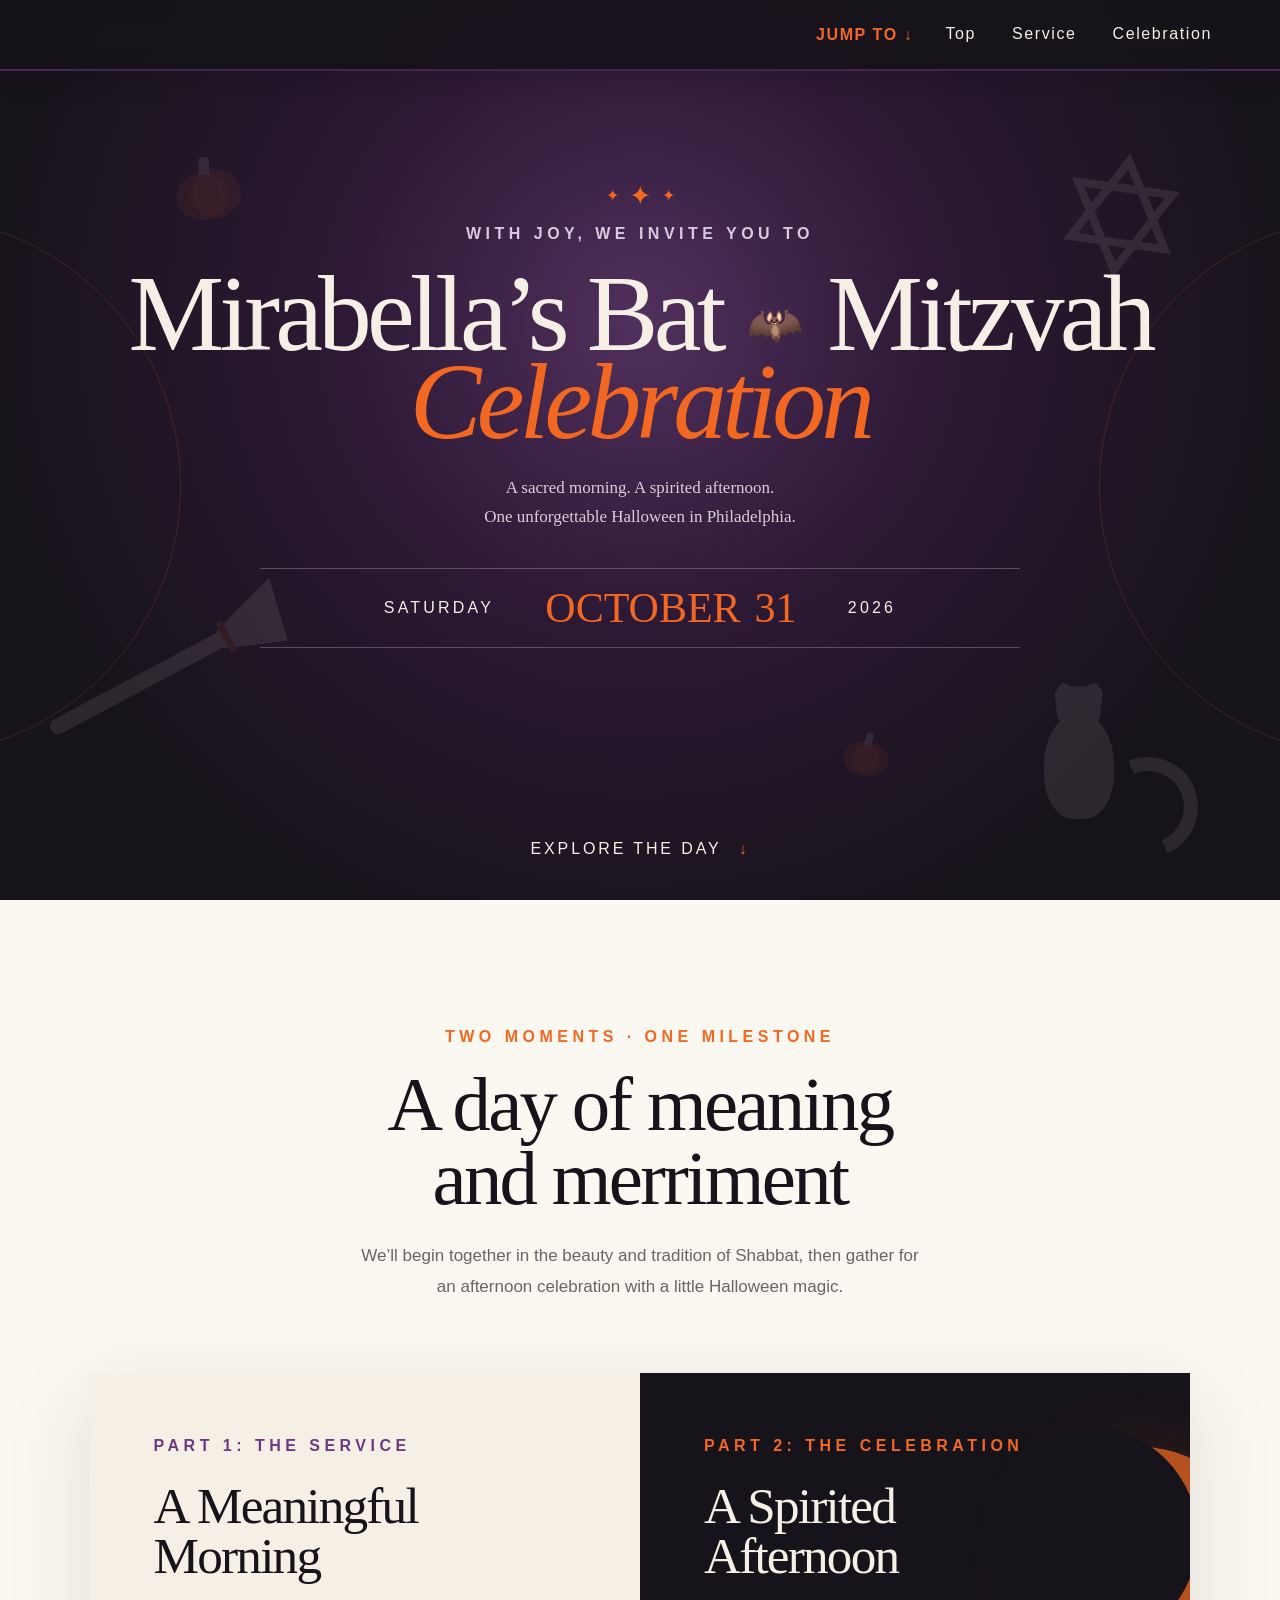
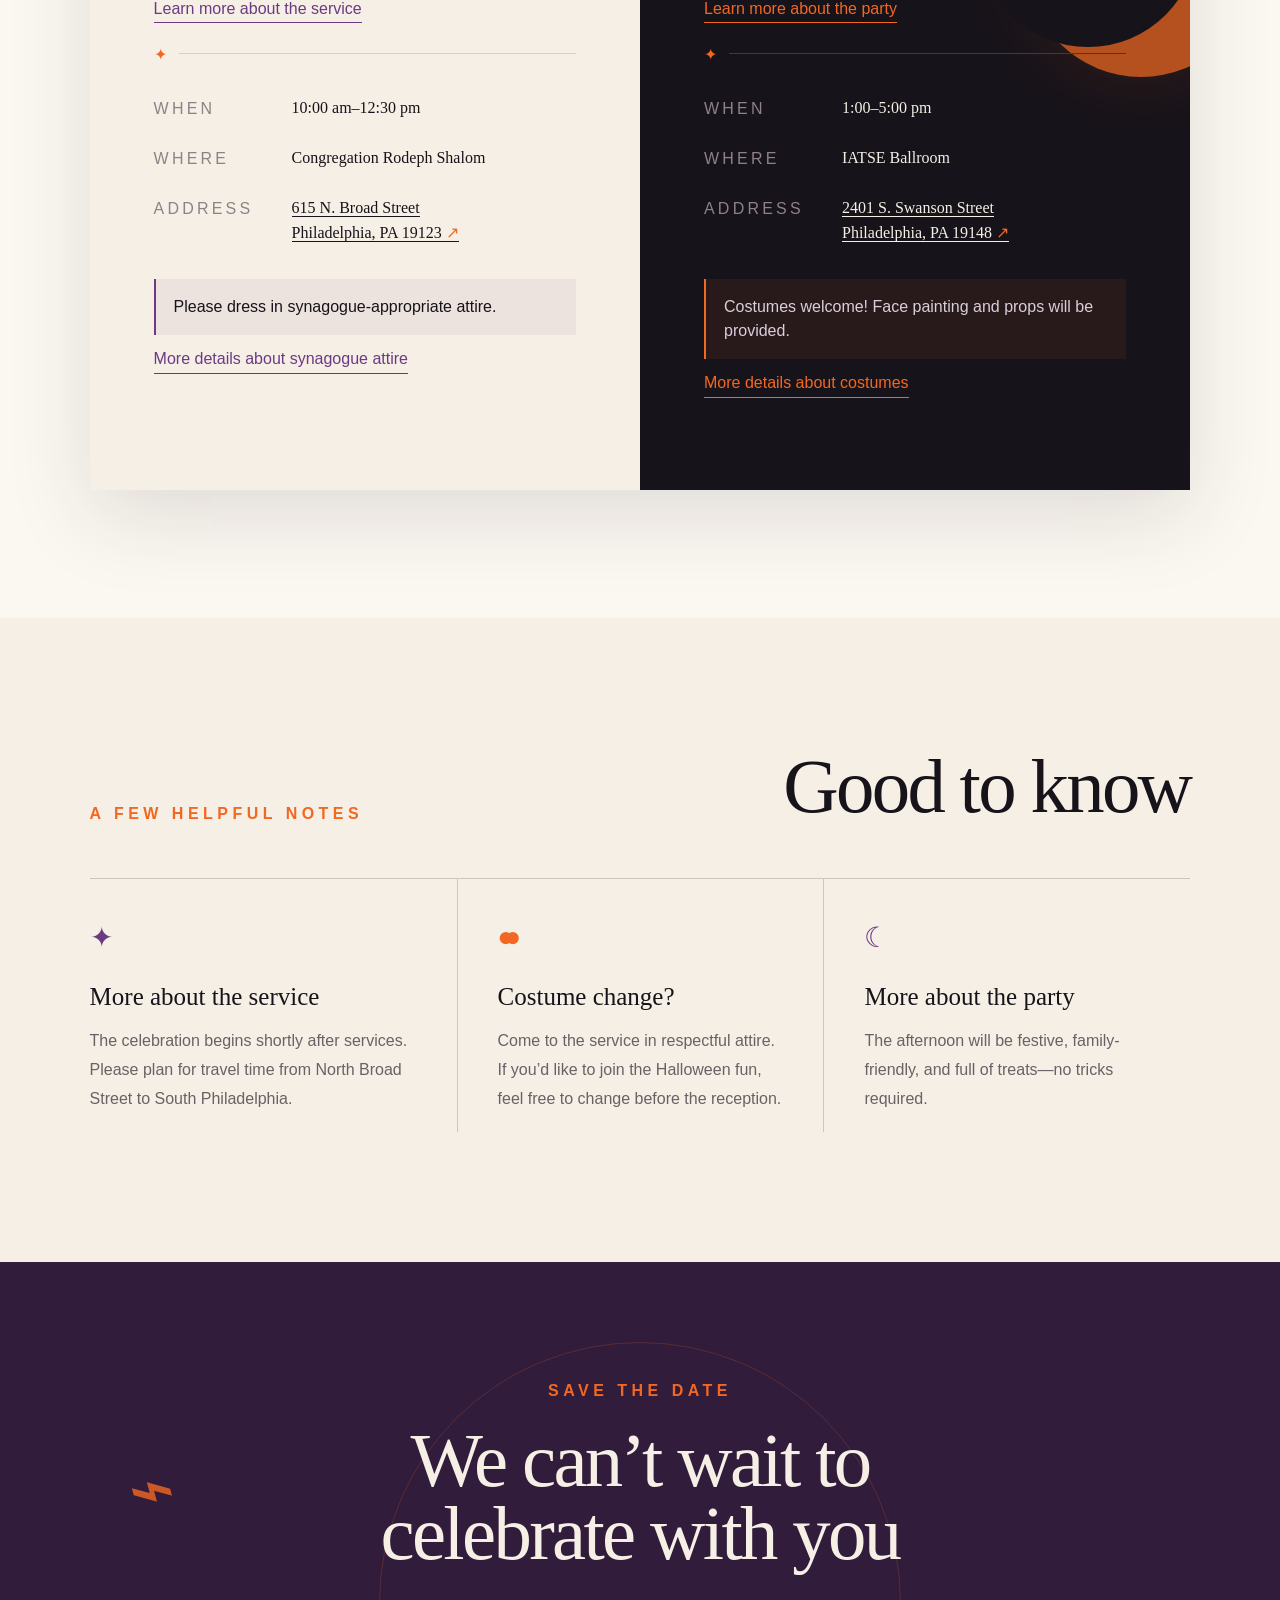
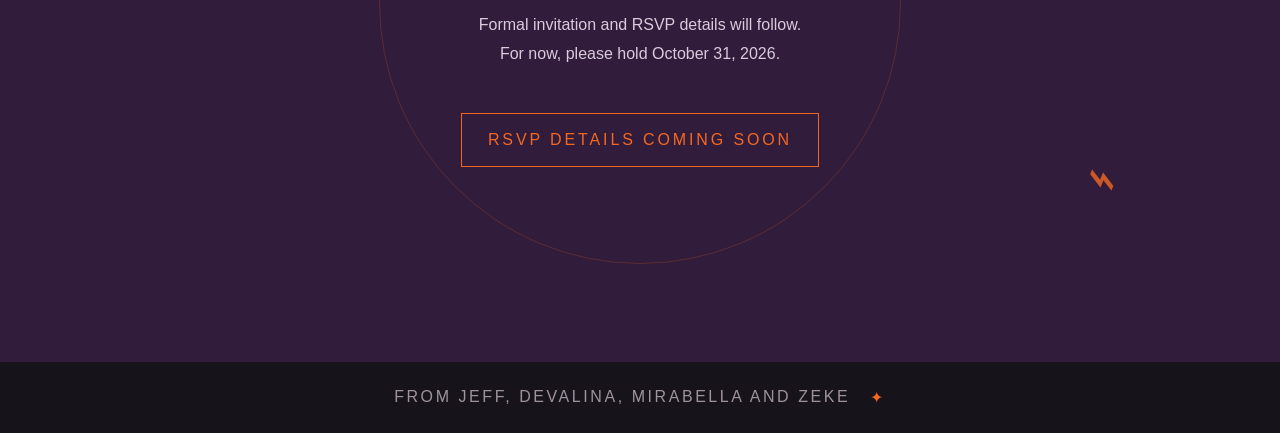
==== index.html @ 4a0dd12b "Add bat to hero title" ====
<!doctype html>
<html lang="en">
  <head>
    <meta charset="utf-8">
    <meta name="viewport" content="width=device-width, initial-scale=1">
    <meta name="description" content="Please join us in Philadelphia for a meaningful morning and a spirited Halloween celebration.">
    <title>Mirabella's Bat Mitzvah Celebration | October 31, 2026</title>
    <link rel="stylesheet" href="styles.css">
  </head>
  <body>
    <main>
      <section class="hero" id="home">
        <nav class="nav" aria-label="Main navigation">
          <div class="navLinks">
            <a href="#home">Top</a>
            <a href="#service">Service</a>
            <a href="#celebration">Celebration</a>
          </div>
        </nav>

        <div class="backgroundSymbols" aria-hidden="true">
          <span class="broom"><i></i></span>
          <span class="cat"><i></i></span>
          <span class="magenDavid">✡</span>
          <span class="heroPumpkin pumpkinOne"><i></i></span>
          <span class="heroPumpkin pumpkinTwo"><i></i></span>
        </div>

        <div class="heroOrnament" aria-hidden="true">
          <span>✦</span><span>✦</span><span>✦</span>
        </div>
        <p class="eyebrow">WITH JOY, WE INVITE YOU TO</p>
        <h1>Mirabella’s Bat <span class="titleBat" aria-hidden="true">🦇</span> Mitzvah<em>Celebration</em></h1>
        <p class="heroIntro">
          A sacred morning. A spirited afternoon.<br>
          One unforgettable Halloween in Philadelphia.
        </p>
        <div class="dateLockup" aria-label="Saturday, October 31, 2026">
          <span>SATURDAY</span>
          <span class="dateMain"><span>OCTOBER</span><strong>31</strong></span>
          <span>2026</span>
        </div>
        <a class="scrollCue" href="#day">Explore the day <span aria-hidden="true">↓</span></a>
      </section>

      <section class="day" id="day">
        <div class="sectionIntro">
          <p class="kicker">TWO MOMENTS · ONE MILESTONE</p>
          <h2>A day of meaning<br>and merriment</h2>
          <p>
            We’ll begin together in the beauty and tradition of Shabbat, then
            gather for an afternoon celebration with a little Halloween magic.
          </p>
        </div>

        <div class="eventCards">
          <article class="eventCard ceremony" id="service">
            <div class="cardMeta">
              <p class="cardLabel">PART 1: THE SERVICE</p>
            </div>
            <h3>A Meaningful<br>Morning</h3>
            <a class="infoLink headingInfoLink" href="#service-details" aria-haspopup="dialog">Learn more about the service</a>
            <div class="divider"><span>✦</span></div>
            <dl>
              <div><dt>WHEN</dt><dd>10:00 am–12:30 pm</dd></div>
              <div><dt>WHERE</dt><dd>Congregation Rodeph Shalom</dd></div>
              <div><dt>ADDRESS</dt><dd><a class="addressLink" href="https://www.google.com/maps/search/?api=1&amp;query=Congregation+Rodeph+Shalom+615+N+Broad+St+Philadelphia+PA+19123" target="_blank" rel="noreferrer">615 N. Broad Street<br>Philadelphia, PA 19123 <span aria-hidden="true">↗</span></a></dd></div>
            </dl>
            <p class="attire">Please dress in synagogue-appropriate attire.</p>
            <a class="infoLink detailInfoLink" href="#attire-details" aria-haspopup="dialog">More details about synagogue attire</a>
          </article>

          <article class="eventCard party" id="celebration">
            <div class="moon" aria-hidden="true"></div>
            <div class="cardMeta">
              <p class="cardLabel">PART 2: THE CELEBRATION</p>
            </div>
            <h3>A Spirited<br>Afternoon</h3>
            <a class="infoLink headingInfoLink" href="#party-details" aria-haspopup="dialog">Learn more about the party</a>
            <div class="divider"><span>✦</span></div>
            <dl>
              <div><dt>WHEN</dt><dd>1:00–5:00 pm</dd></div>
              <div><dt>WHERE</dt><dd>IATSE Ballroom</dd></div>
              <div><dt>ADDRESS</dt><dd><a class="addressLink" href="https://www.google.com/maps/search/?api=1&amp;query=IATSE+Ballroom+2401+S+Swanson+St+Philadelphia+PA+19148" target="_blank" rel="noreferrer">2401 S. Swanson Street<br>Philadelphia, PA 19148 <span aria-hidden="true">↗</span></a></dd></div>
            </dl>
            <p class="attire">Costumes welcome! Face painting and props will be provided.</p>
            <a class="infoLink detailInfoLink" href="#costume-details" aria-haspopup="dialog">More details about costumes</a>
          </article>
        </div>
      </section>

      <section class="details" id="details">
        <div class="detailsTitle">
          <p class="kicker">A FEW HELPFUL NOTES</p>
          <h2>Good to know</h2>
        </div>
        <div class="notesGrid">
          <article>
            <span class="noteIcon">✦</span>
            <h3>More about the service</h3>
            <p>The celebration begins shortly after services. Please plan for travel time from North Broad Street to South Philadelphia.</p>
          </article>
          <article>
            <span class="noteIcon pumpkin">●</span>
            <h3>Costume change?</h3>
            <p>Come to the service in respectful attire. If you’d like to join the Halloween fun, feel free to change before the reception.</p>
          </article>
          <article>
            <span class="noteIcon">☾</span>
            <h3>More about the party</h3>
            <p>The afternoon will be festive, family-friendly, and full of treats—no tricks required.</p>
          </article>
        </div>
      </section>

      <section class="rsvp" id="rsvp">
        <div class="bat batOne" aria-hidden="true">⌁</div>
        <div class="bat batTwo" aria-hidden="true">⌁</div>
        <p class="kicker">SAVE THE DATE</p>
        <h2>We can’t wait to<br>celebrate with you</h2>
        <p>Formal invitation and RSVP details will follow.<br>For now, please hold October 31, 2026.</p>
        <div class="rsvpButton" aria-label="RSVP details coming soon">RSVP DETAILS COMING SOON</div>
      </section>

      <footer>
        <span>From Jeff, Devalina, Mirabella and Zeke</span>
        <span class="footerMark">✦</span>
      </footer>
    </main>
  </body>
</html>
---- styles.css ----
:root {
  --ink: #17131a;
  --plum: #321c3b;
  --violet: #6c3a83;
  --orange: #f26822;
  --cream: #f5efe5;
  --paper: #fbf8f1;
}

* { box-sizing: border-box; }
html { scroll-behavior: smooth; }
body { margin: 0; color: var(--ink); background: var(--paper); font-family: Arial, Helvetica, sans-serif; font-size: 16px; }
a { color: inherit; text-decoration: none; }
section[id], article[id] { scroll-margin-top: 82px; }
.hero { min-height: 100svh; padding: 28px clamp(22px, 5vw, 80px) 42px; display: flex; flex-direction: column; align-items: center; text-align: center; color: var(--cream); background: radial-gradient(circle at 50% 36%, #51305d 0, #2d1935 34%, #17131a 75%); overflow: hidden; position: relative; }
.hero::before, .hero::after { content: ""; position: absolute; width: 42vw; height: 42vw; border: 1px solid rgba(242,104,34,.18); border-radius: 50%; top: 24%; }
.hero::before { left: -28vw; }
.hero::after { right: -28vw; }
.nav { position: fixed; z-index: 20; top: 0; left: 0; width: 100%; display: flex; justify-content: flex-end; align-items: center; padding: 14px clamp(22px, 5vw, 80px); color: var(--cream); background: rgba(23,19,26,.9); border-bottom: 2px solid rgba(108,58,131,.5); box-shadow: 0 6px 24px rgba(0,0,0,.12); backdrop-filter: blur(12px); -webkit-backdrop-filter: blur(12px); font-size: 16px; letter-spacing: .1em; }
.nav::before { content: "JUMP TO  ↓"; margin-right: 28px; color: var(--orange); font-weight: 700; }
.navLinks { display: flex; align-items: center; gap: 28px; }
.navLinks a { padding: 11px 4px; border-bottom: 1px solid transparent; transition: color .2s ease, border-color .2s ease; }
.navLinks a:hover, .navLinks a:focus-visible { color: var(--orange); border-bottom-color: var(--orange); }
.heroOrnament { display: flex; gap: 15px; margin: auto 0 20px; color: var(--orange); font-size: 16px; }
.heroOrnament span:nth-child(2) { transform: scale(1.7); }
.eyebrow, .kicker, .cardLabel { margin: 0; font-size: 16px; font-weight: 700; letter-spacing: .28em; }
.eyebrow { color: #d9c9df; }
h1, h2, h3 { font-family: Georgia, "Times New Roman", serif; font-weight: 400; }
h1 { font-size: clamp(52px, 8.4vw, 122px); line-height: .82; letter-spacing: -.045em; margin: 27px 0 28px; }
h1 em { display: block; color: var(--orange); font-weight: 400; }
.titleBat { display: inline-block; margin: 0 .06em; font-family: Arial, Helvetica, sans-serif; font-size: .42em; line-height: 1; vertical-align: .22em; letter-spacing: 0; transform: rotate(-6deg); }
.heroIntro { color: #d9cedc; line-height: 1.7; margin: 0 0 36px; font-family: Georgia, serif; font-size: 17px; }
.dateLockup { width: min(760px, 100%); padding: 18px 0; border-top: 1px solid rgba(245,239,229,.25); border-bottom: 1px solid rgba(245,239,229,.25); display: grid; grid-template-columns: auto auto auto; justify-content: center; gap: clamp(22px, 4vw, 58px); align-items: center; font-size: 16px; letter-spacing: .2em; }
.dateLockup strong { font-family: Georgia, serif; color: var(--orange); font-size: 42px; font-weight: 400; line-height: 1; }
.dateMain { display: inline-flex; align-items: baseline; gap: 14px; white-space: nowrap; font-family: Georgia, serif; color: var(--orange); font-size: 42px; font-weight: 400; line-height: 1; letter-spacing: 0; }
.scrollCue { margin-top: auto; padding-top: 34px; font-size: 16px; letter-spacing: .18em; text-transform: uppercase; }
.scrollCue span { color: var(--orange); margin-left: 10px; }
.day { padding: clamp(90px, 10vw, 150px) clamp(22px, 7vw, 110px); background: var(--paper); }
.sectionIntro { max-width: 670px; margin: 0 auto 70px; text-align: center; }
.kicker { color: var(--orange); }
.sectionIntro h2, .detailsTitle h2, .rsvp h2 { font-size: clamp(46px, 6vw, 80px); line-height: .96; letter-spacing: -.035em; margin: 22px 0 26px; }
.sectionIntro > p:last-child { max-width: 560px; margin: auto; color: #6c626a; line-height: 1.8; font-size: 17px; }
.eventCards { display: grid; grid-template-columns: repeat(2, minmax(0, 1fr)); max-width: 1120px; margin: auto; box-shadow: 0 25px 80px rgba(38,22,42,.13); }
.eventCard { min-height: 690px; padding: clamp(38px, 5vw, 68px); position: relative; overflow: hidden; }
.eventCard > :not(.moon) { position: relative; z-index: 1; }
.ceremony { background: var(--cream); }
.party { background: var(--ink); color: var(--cream); }
.cardMeta { display: flex; align-items: baseline; justify-content: space-between; gap: 24px; }
.cardLabel { color: var(--violet); }
.party .cardLabel { color: var(--orange); }
.eventCard h3 { font-size: clamp(42px, 4vw, 62px); line-height: .98; letter-spacing: -.035em; margin: 26px 0 30px; position: relative; z-index: 1; }
.divider { height: 1px; background: #d8cec5; position: relative; margin: 0 0 42px; }
.divider span { position: absolute; left: 0; top: -8px; padding-right: 12px; background: var(--cream); color: var(--orange); font-size: 16px; }
.party .divider { background: #403945; }
.party .divider span { background: var(--ink); }
dl { margin: 0; }
dl > div { display: grid; grid-template-columns: 120px minmax(0, 1fr); gap: 18px; margin-bottom: 25px; }
dt { font-size: 16px; letter-spacing: .2em; color: #8e8188; padding-top: 4px; }
dd { margin: 0; line-height: 1.55; font-family: Georgia, serif; font-size: 16px; }
.addressLink { display: inline; border-bottom: 1px solid currentColor; }
.addressLink span { color: var(--orange); white-space: nowrap; }
.attire { min-height: 44px; margin: 34px 0 12px; padding: 16px 18px; border-left: 2px solid var(--violet); background: rgba(108,58,131,.07); font-size: 16px; line-height: 1.5; }
.party .attire { border-color: var(--orange); background: rgba(242,104,34,.08); color: #d9cedc; }
.infoLink { display: table; width: fit-content; font-size: 16px; line-height: 1.45; color: var(--violet); border-bottom: 1px solid currentColor; padding-bottom: 2px; }
.party .infoLink { color: var(--orange); }
.headingInfoLink { margin: -14px 0 30px; }
.detailInfoLink { margin: 0 0 28px; }
.moon { width: 230px; height: 230px; border-radius: 50%; position: absolute; z-index: 0; right: -66px; top: 74px; background: var(--orange); opacity: .72; box-shadow: 0 0 70px rgba(242,104,34,.17); }
.moon::after { content: ""; position: absolute; width: 220px; height: 220px; border-radius: 50%; background: var(--ink); left: -48px; top: -20px; }
.details { padding: 110px clamp(22px, 7vw, 110px) 130px; background: var(--cream); }
.hero > :not(.backgroundSymbols, .nav) { position: relative; z-index: 1; }
.backgroundSymbols { position: absolute; z-index: 0; inset: 0; pointer-events: none; color: var(--cream); opacity: .09; }
.magenDavid { position: absolute; right: 7%; top: 15%; font-size: clamp(100px, 13vw, 180px); line-height: 1; transform: rotate(8deg); }
.broom { position: absolute; left: 4%; bottom: 18%; width: 210px; height: 16px; border-radius: 99px; background: currentColor; transform: rotate(-28deg); transform-origin: left center; }
.broom::before { content: ""; position: absolute; right: -54px; top: -24px; width: 72px; height: 64px; background: currentColor; clip-path: polygon(0 35%, 100% 0, 82% 100%, 0 65%); }
.broom::after { content: ""; position: absolute; right: 8px; top: -9px; width: 7px; height: 34px; border-radius: 3px; background: var(--orange); }
.cat { position: absolute; right: 13%; bottom: 9%; width: 70px; height: 105px; border-radius: 48% 48% 42% 42%; background: currentColor; }
.cat::before { content: ""; position: absolute; left: 9px; top: -37px; width: 52px; height: 52px; border-radius: 50%; background: currentColor; clip-path: polygon(0 0, 35% 18%, 65% 18%, 100% 0, 88% 100%, 12% 100%); }
.cat::after { content: ""; position: absolute; left: 54px; top: 43px; width: 72px; height: 72px; border: 14px solid currentColor; border-left-color: transparent; border-bottom-color: transparent; border-radius: 50%; transform: rotate(22deg); }
.heroPumpkin { position: absolute; width: 86px; height: 66px; border-radius: 46% 46% 48% 48%; background: var(--orange); box-shadow: inset 17px 0 0 rgba(23,19,26,.3), inset -17px 0 0 rgba(23,19,26,.3); }
.heroPumpkin::before { content: ""; position: absolute; left: 36px; top: -18px; width: 14px; height: 24px; border-radius: 5px 5px 0 0; background: var(--cream); transform: rotate(8deg); }
.heroPumpkin::after { content: ""; position: absolute; inset: 11px 24px 9px; border-left: 2px solid rgba(245,239,229,.55); border-right: 2px solid rgba(245,239,229,.55); border-radius: 50%; }
.pumpkinOne { left: 13%; top: 18%; transform: rotate(-10deg) scale(.75); }
.pumpkinTwo { right: 29%; bottom: 12%; transform: rotate(9deg) scale(.52); }
.detailsTitle { max-width: 1120px; margin: 0 auto 55px; display: flex; align-items: end; justify-content: space-between; }
.detailsTitle h2 { margin-bottom: 0; }
.notesGrid { max-width: 1120px; margin: auto; display: grid; grid-template-columns: repeat(3, 1fr); border-top: 1px solid #d1c4b8; }
.notesGrid article { padding: 42px 40px 18px 0; }
.notesGrid article + article { border-left: 1px solid #d1c4b8; padding-left: 40px; }
.noteIcon { display: block; color: var(--violet); font-size: 28px; height: 42px; }
.noteIcon.pumpkin { color: var(--orange); text-shadow: 7px 0 0 var(--orange); }
.notesGrid h3 { font-size: 25px; margin: 20px 0 16px; }
.notesGrid p { color: #6b6066; font-size: 16px; line-height: 1.8; margin: 0; }
.rsvp { min-height: 700px; padding: 120px 24px; background: var(--plum); color: var(--cream); text-align: center; display: flex; flex-direction: column; align-items: center; position: relative; overflow: hidden; }
.rsvp::before { content: ""; width: 520px; height: 520px; position: absolute; border: 1px solid rgba(242,104,34,.2); border-radius: 50%; top: 80px; }
.rsvp > * { position: relative; z-index: 1; }
.rsvp h2 { margin: 24px 0; }
.rsvp > p:nth-of-type(2) { color: #d8cbdc; line-height: 1.8; }
.rsvpButton { margin: 28px 0 40px; padding: 17px 26px; border: 1px solid var(--orange); color: var(--orange); font-size: 16px; letter-spacing: .18em; }
.bat { position: absolute; color: var(--orange); font-size: 76px; transform: rotate(-15deg); opacity: .8; }
.batOne { left: 10%; top: 26%; }
.batTwo { right: 12%; bottom: 20%; transform: rotate(22deg) scale(.7); }
footer { padding: 26px clamp(22px, 7vw, 110px); display: flex; justify-content: center; gap: 20px; align-items: center; background: var(--ink); color: #9e929f; font-size: 16px; letter-spacing: .16em; text-transform: uppercase; }
.footerMark { color: var(--orange); }

@media (max-width: 720px) {
  .nav { justify-content: flex-end; padding: 10px 14px; font-size: 16px; letter-spacing: .04em; }
  .nav::before { content: "↓"; margin-right: 14px; }
  .navLinks { width: auto; justify-content: flex-end; gap: clamp(12px, 5vw, 24px); }
  .navLinks a { padding: 10px 2px; }
  .hero { min-height: 820px; }
  .hero::before, .hero::after { width: 80vw; height: 80vw; }
  h1 { font-size: clamp(54px, 17vw, 78px); }
  .dateLockup { width: min(330px, 100%); grid-template-columns: 1fr 1fr; gap: 14px 28px; }
  .dateLockup > span:not(.dateMain) { font-size: 16px; }
  .dateLockup > span:first-child { justify-self: start; }
  .dateLockup > span:last-child { justify-self: end; }
  .dateMain { grid-column: 1 / -1; grid-row: 2; justify-self: center; font-size: 42px; }
  .dateMain > span { font-size: inherit; }
  .eventCards { grid-template-columns: 1fr; }
  .eventCard { min-height: auto; }
  dl > div { grid-template-columns: 112px minmax(0, 1fr); gap: 14px; }
  .eventCard.party { padding-bottom: 58px; }
  .party .moon { right: -140px; top: 82px; opacity: .55; }
  .detailsTitle { display: block; }
  .notesGrid { grid-template-columns: 1fr; }
  .notesGrid article { padding: 34px 0; }
  .notesGrid article + article { border-left: 0; border-top: 1px solid #d1c4b8; padding-left: 0; }
  .bat { display: none; }
  .cat { right: 8%; }
  .pumpkinOne { left: 7%; top: 27%; transform: rotate(-10deg) scale(.58); }
  .pumpkinTwo { right: 8%; bottom: 24%; transform: rotate(9deg) scale(.42); }
  footer { justify-content: center; gap: 15px; text-align: center; }
}

@media (prefers-reduced-motion: reduce) {
  html { scroll-behavior: auto; }
}
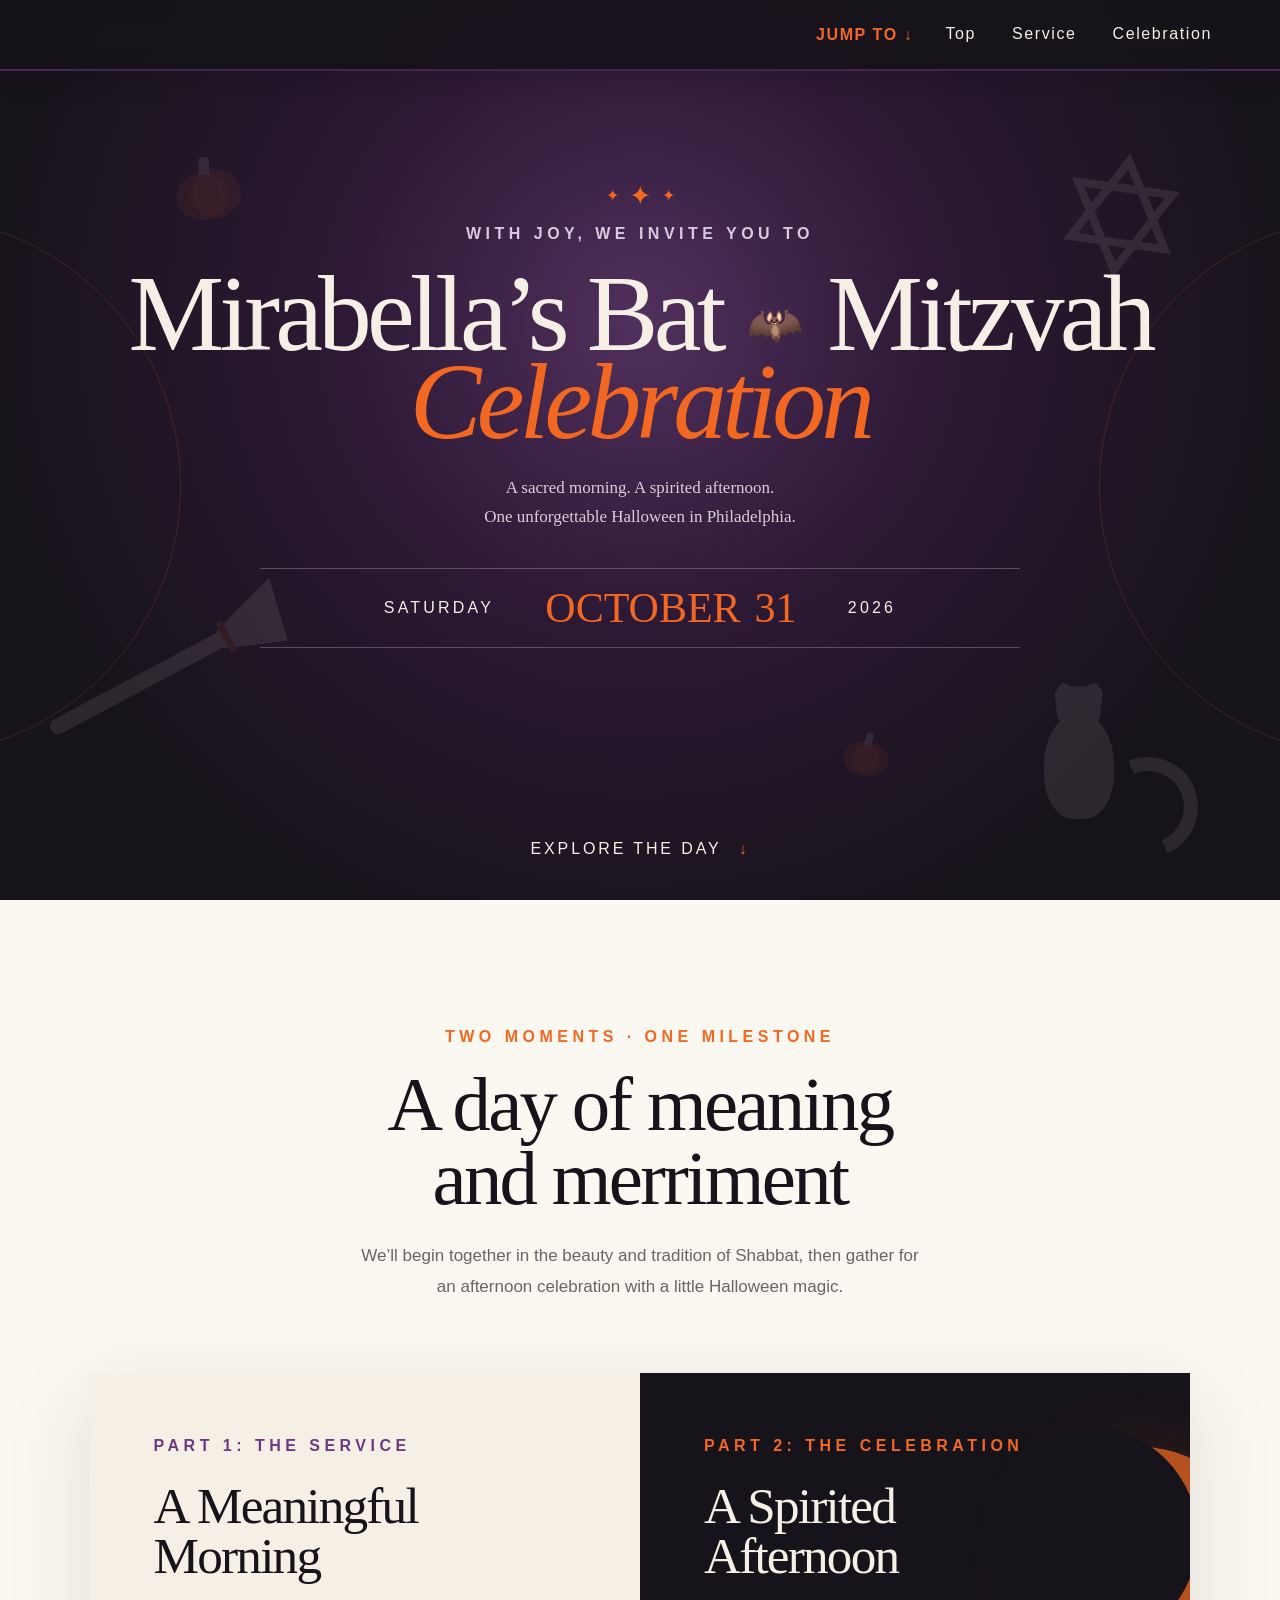
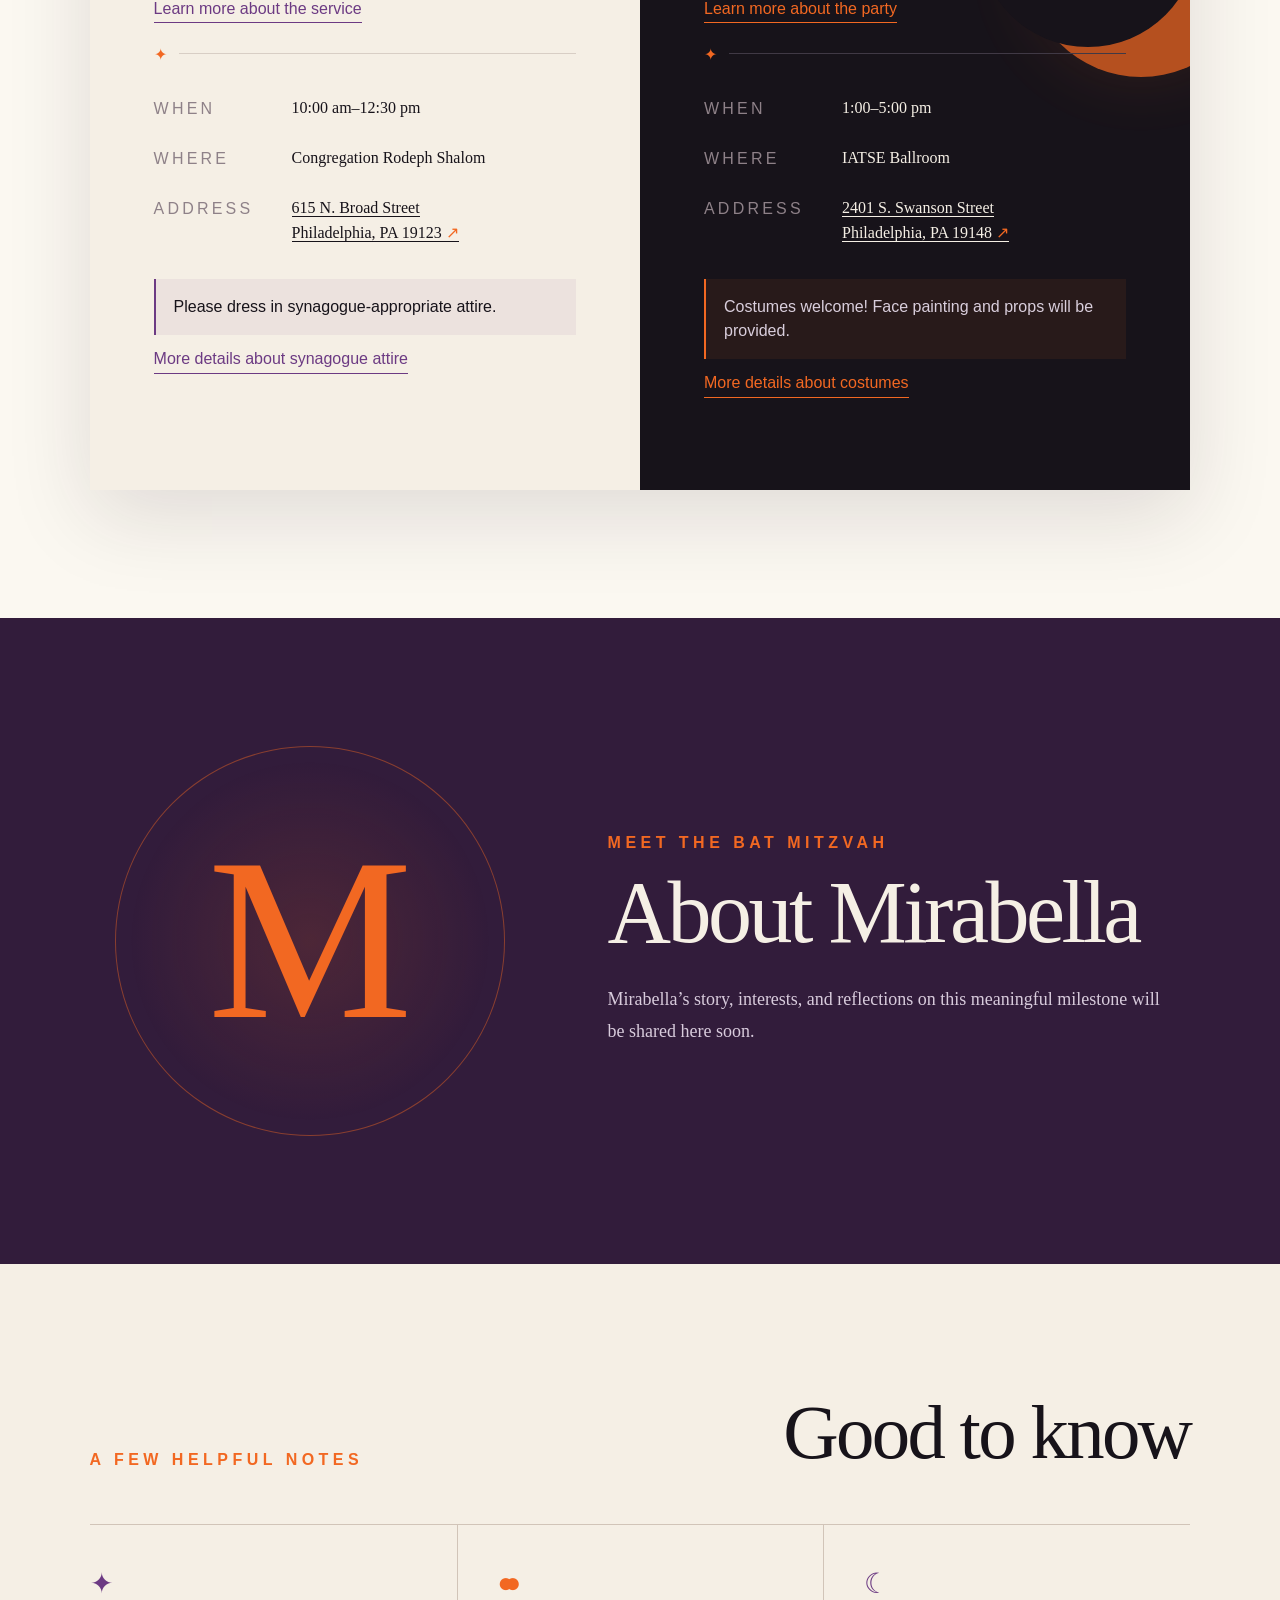
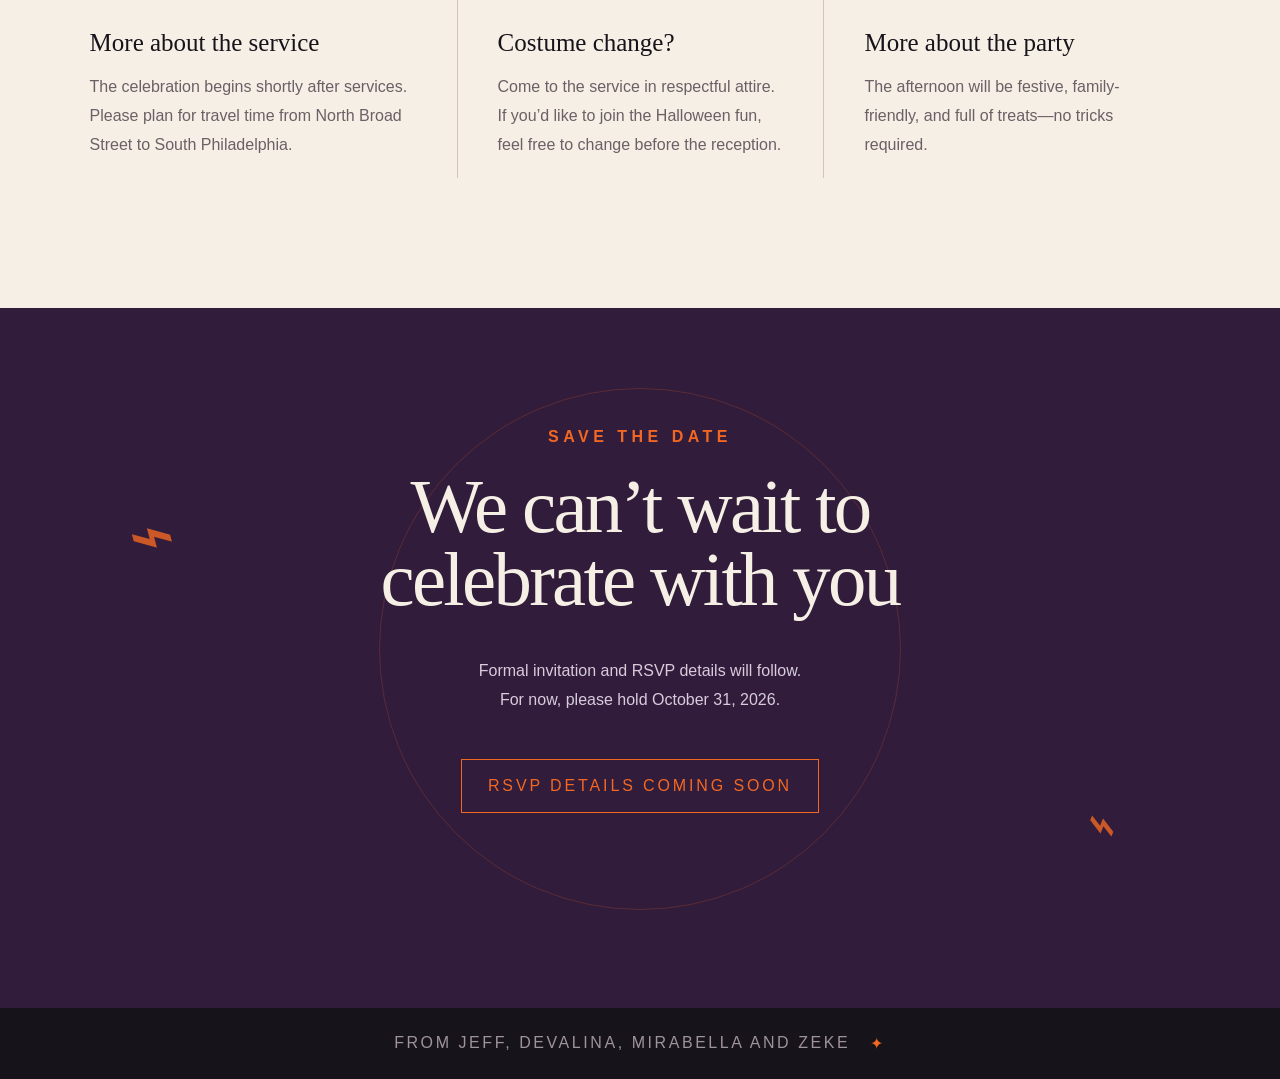
==== commit fb0e56b6: "Add About Mirabella section" ====
--- a/index.html
+++ b/index.html
@@ -89,6 +89,15 @@
         </div>
       </section>
 
+      <section class="about" id="about">
+        <div class="aboutMark" aria-hidden="true">M</div>
+        <div class="aboutContent">
+          <p class="kicker">MEET THE BAT MITZVAH</p>
+          <h2>About Mirabella</h2>
+          <p>Mirabella’s story, interests, and reflections on this meaningful milestone will be shared here soon.</p>
+        </div>
+      </section>
+
       <section class="details" id="details">
         <div class="detailsTitle">
           <p class="kicker">A FEW HELPFUL NOTES</p>
--- a/styles.css
+++ b/styles.css
@@ -82,6 +82,10 @@
 .heroPumpkin::after { content: ""; position: absolute; inset: 11px 24px 9px; border-left: 2px solid rgba(245,239,229,.55); border-right: 2px solid rgba(245,239,229,.55); border-radius: 50%; }
 .pumpkinOne { left: 13%; top: 18%; transform: rotate(-10deg) scale(.75); }
 .pumpkinTwo { right: 29%; bottom: 12%; transform: rotate(9deg) scale(.52); }
+.about { padding: clamp(90px, 10vw, 145px) clamp(22px, 9vw, 145px); display: grid; grid-template-columns: minmax(220px, 390px) minmax(0, 620px); justify-content: center; align-items: center; gap: clamp(50px, 8vw, 120px); color: var(--cream); background: var(--plum); overflow: hidden; }
+.aboutMark { width: min(100%, 390px); aspect-ratio: 1; display: grid; place-items: center; border: 1px solid rgba(242,104,34,.45); border-radius: 50%; color: var(--orange); background: radial-gradient(circle, rgba(242,104,34,.14), transparent 66%); font-family: Georgia, "Times New Roman", serif; font-size: clamp(120px, 18vw, 240px); line-height: 1; }
+.aboutContent h2 { margin: 20px 0 28px; font-size: clamp(52px, 7vw, 88px); line-height: .94; letter-spacing: -.04em; }
+.aboutContent > p:last-child { margin: 0; max-width: 560px; color: #d8cbdc; font-family: Georgia, "Times New Roman", serif; font-size: 18px; line-height: 1.8; }
 .detailsTitle { max-width: 1120px; margin: 0 auto 55px; display: flex; align-items: end; justify-content: space-between; }
 .detailsTitle h2 { margin-bottom: 0; }
 .notesGrid { max-width: 1120px; margin: auto; display: grid; grid-template-columns: repeat(3, 1fr); border-top: 1px solid #d1c4b8; }
@@ -122,6 +126,9 @@
   dl > div { grid-template-columns: 112px minmax(0, 1fr); gap: 14px; }
   .eventCard.party { padding-bottom: 58px; }
   .party .moon { right: -140px; top: 82px; opacity: .55; }
+  .about { grid-template-columns: 1fr; gap: 45px; text-align: center; }
+  .aboutMark { width: min(250px, 75vw); margin: auto; }
+  .aboutContent > p:last-child { margin-inline: auto; }
   .detailsTitle { display: block; }
   .notesGrid { grid-template-columns: 1fr; }
   .notesGrid article { padding: 34px 0; }
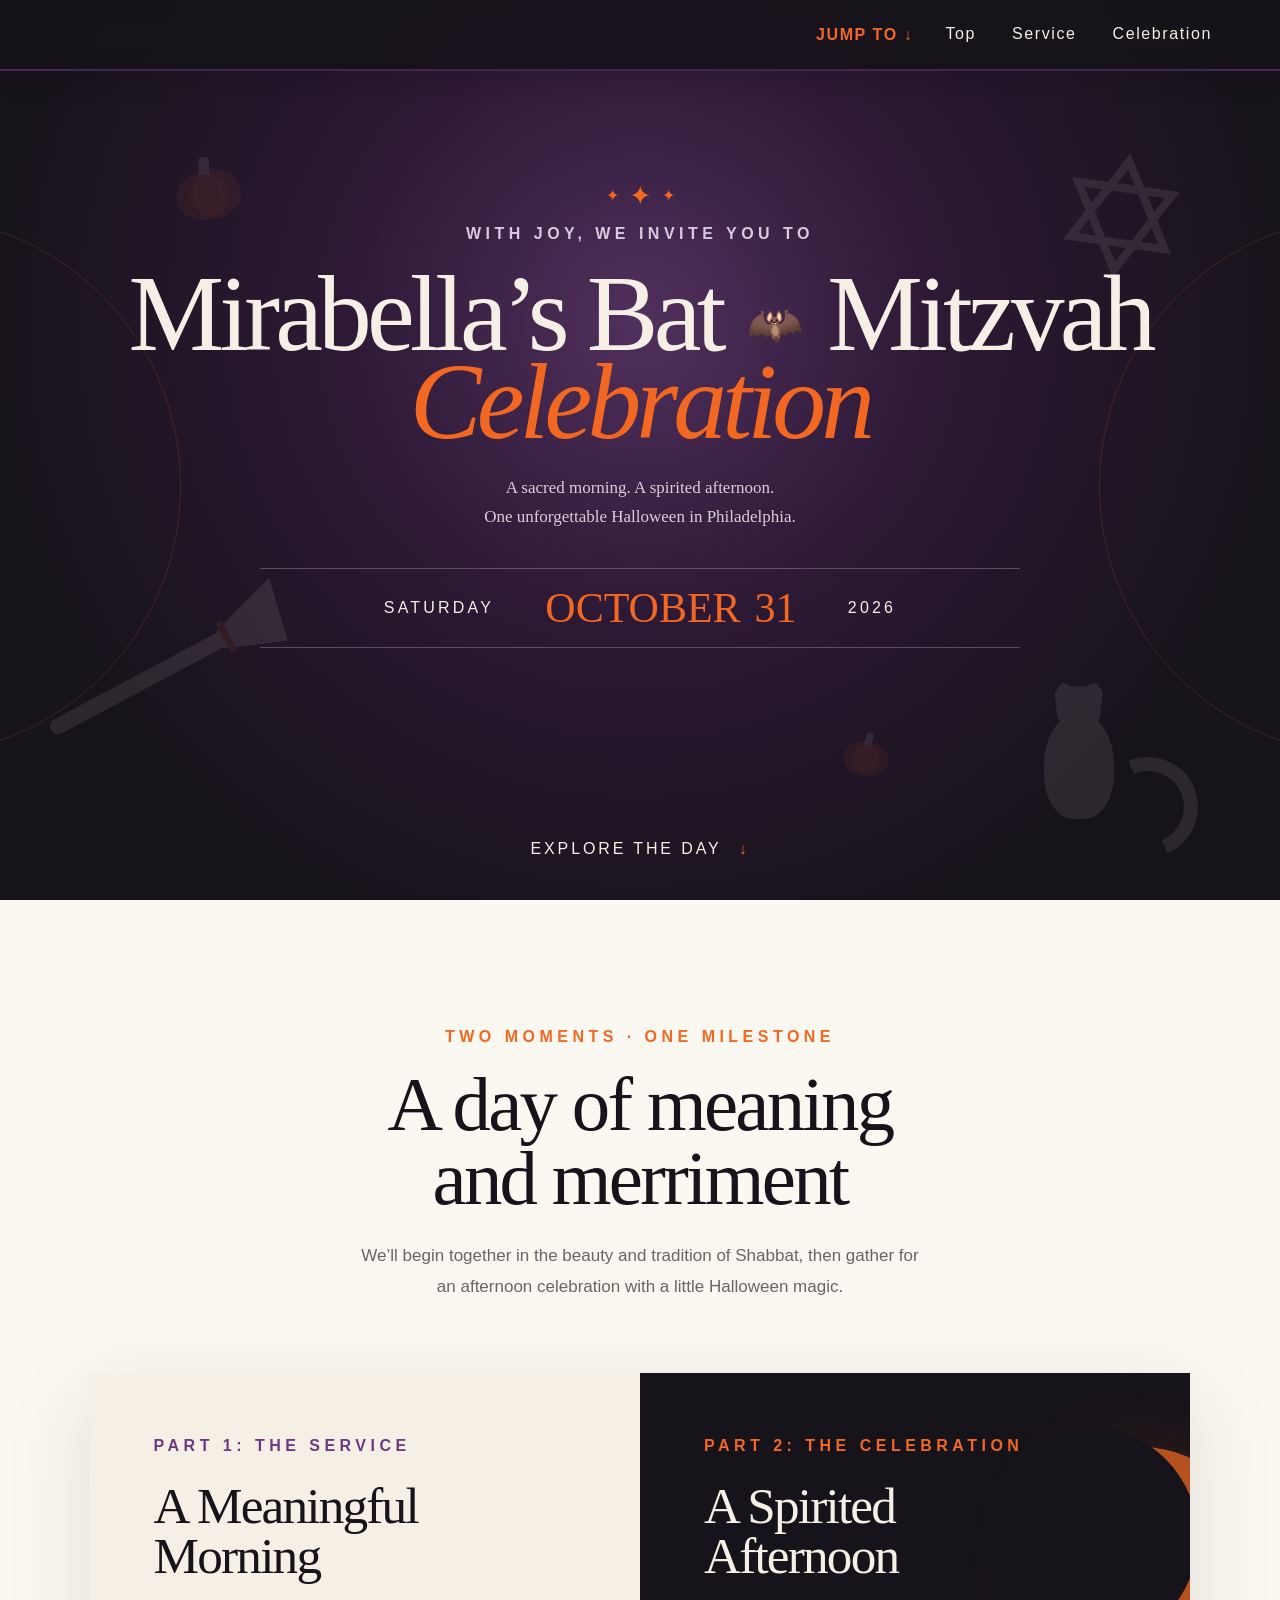
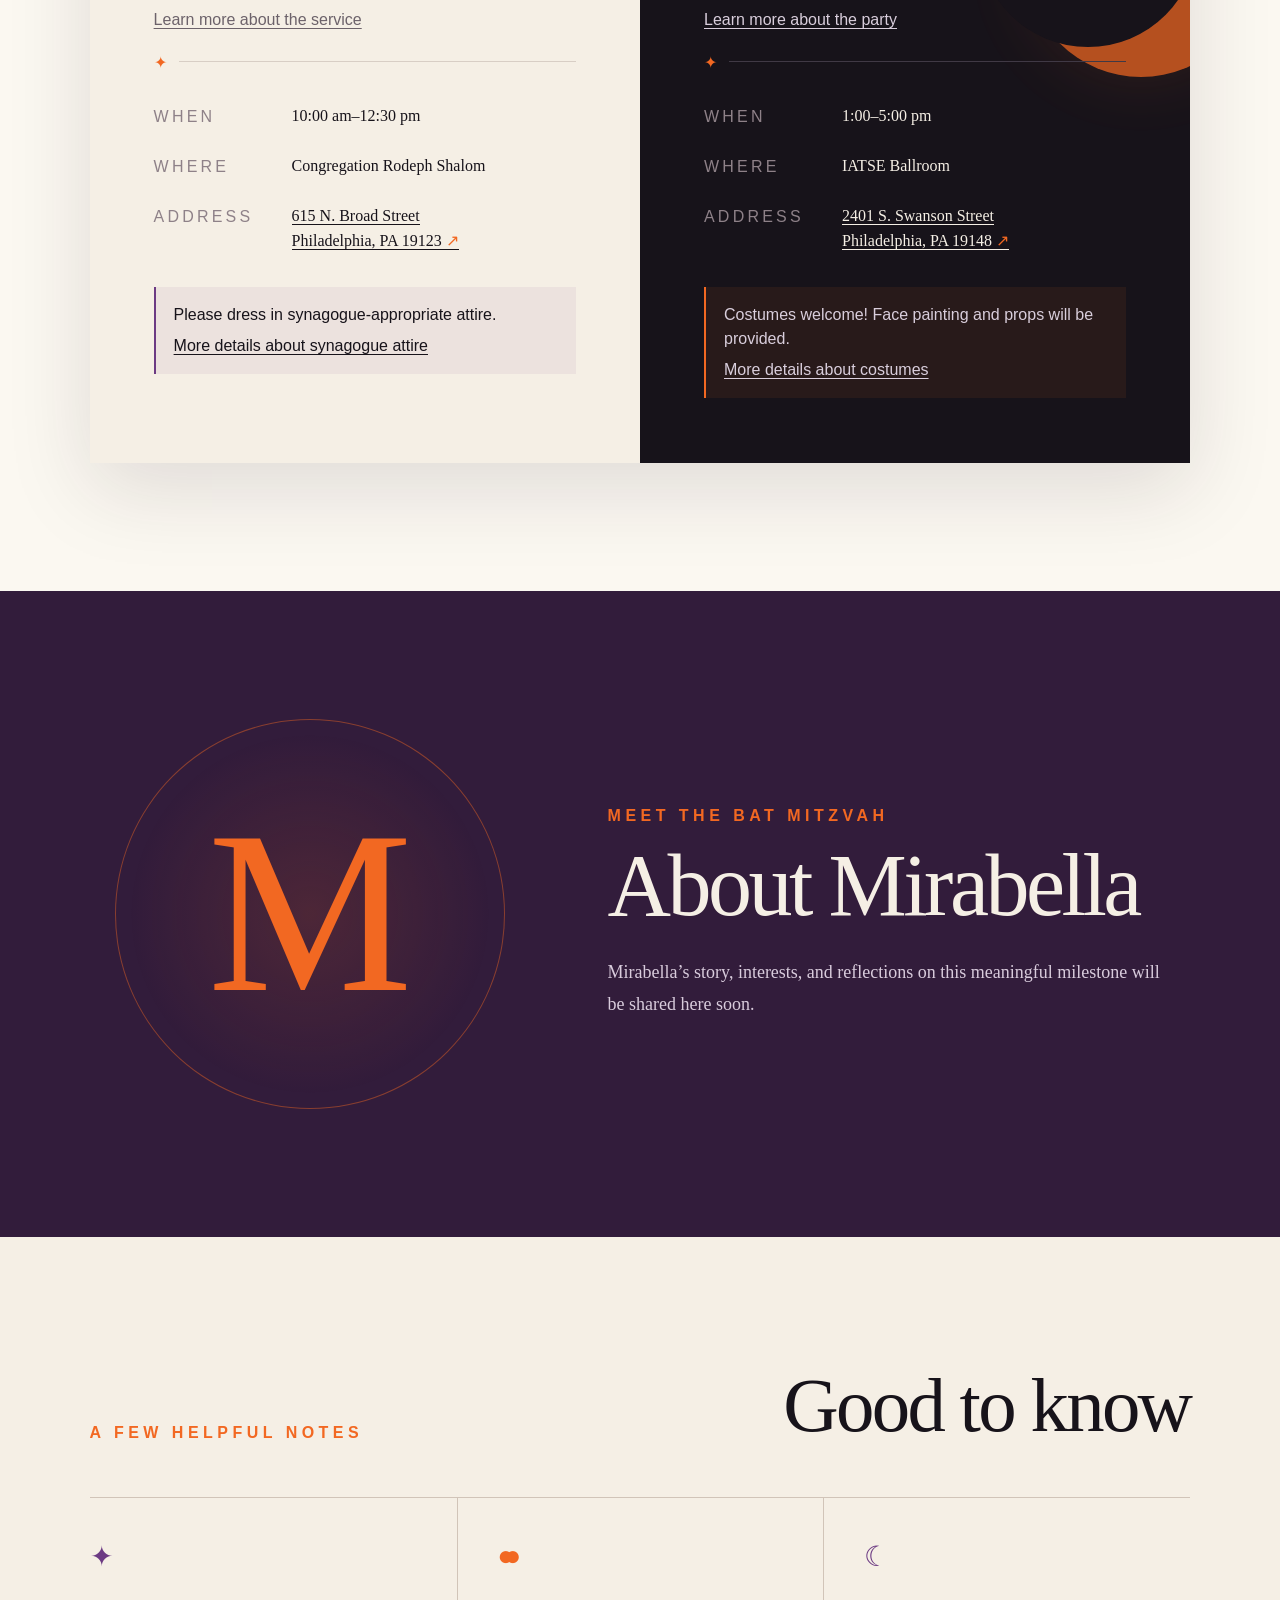
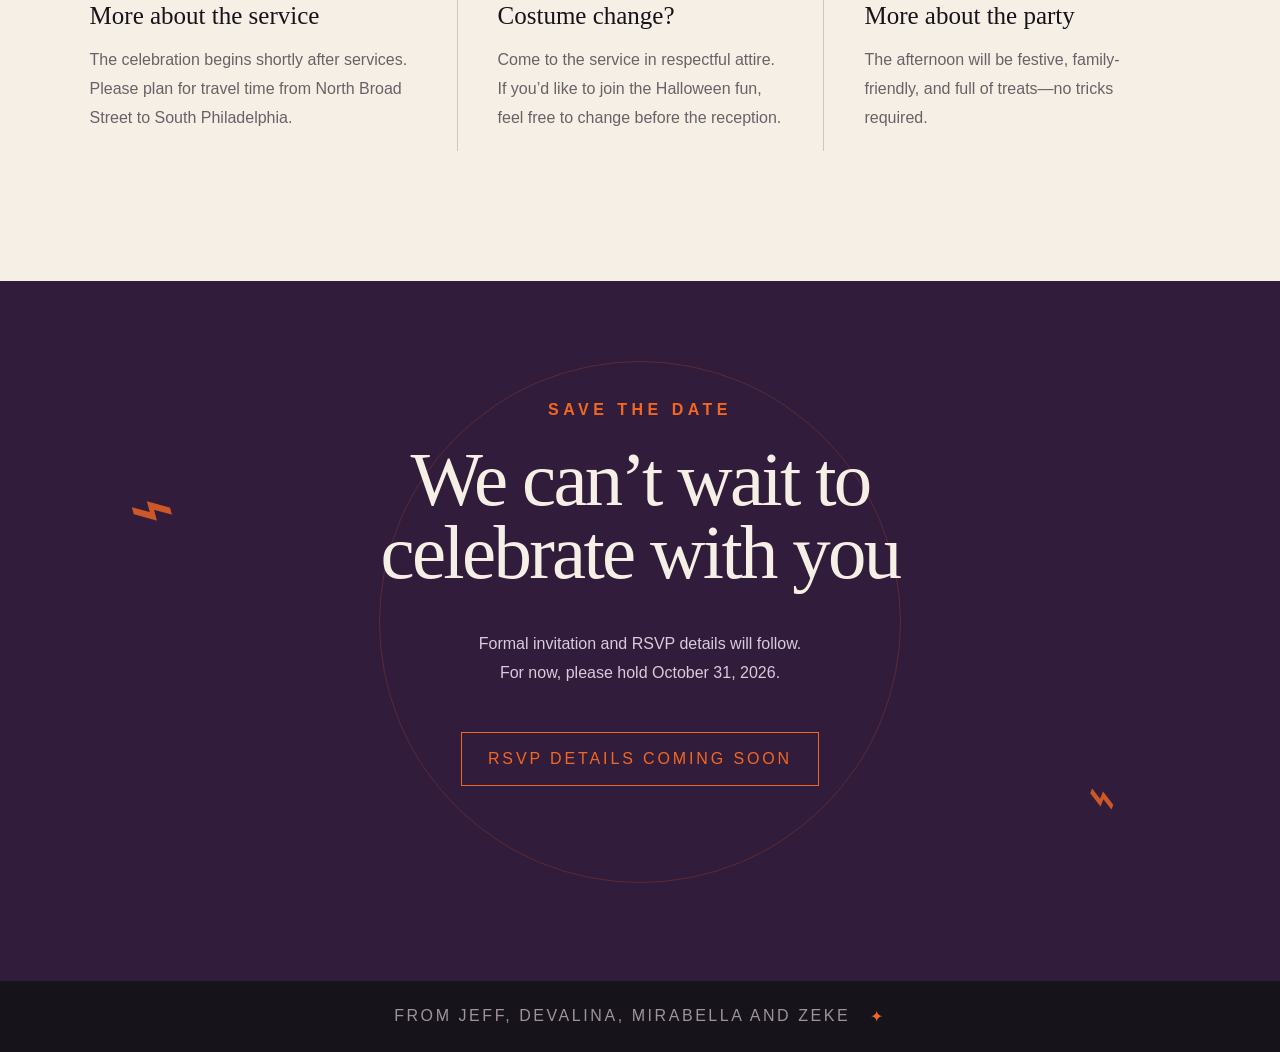
==== commit 6c8192da: "Refine event information links" ====
--- a/index.html
+++ b/index.html
@@ -66,8 +66,10 @@
               <div><dt>WHERE</dt><dd>Congregation Rodeph Shalom</dd></div>
               <div><dt>ADDRESS</dt><dd><a class="addressLink" href="https://www.google.com/maps/search/?api=1&amp;query=Congregation+Rodeph+Shalom+615+N+Broad+St+Philadelphia+PA+19123" target="_blank" rel="noreferrer">615 N. Broad Street<br>Philadelphia, PA 19123 <span aria-hidden="true">↗</span></a></dd></div>
             </dl>
-            <p class="attire">Please dress in synagogue-appropriate attire.</p>
-            <a class="infoLink detailInfoLink" href="#attire-details" aria-haspopup="dialog">More details about synagogue attire</a>
+            <p class="attire">
+              <span>Please dress in synagogue-appropriate attire.</span>
+              <a class="infoLink detailInfoLink" href="#attire-details" aria-haspopup="dialog">More details about synagogue attire</a>
+            </p>
           </article>
 
           <article class="eventCard party" id="celebration">
@@ -83,8 +85,10 @@
               <div><dt>WHERE</dt><dd>IATSE Ballroom</dd></div>
               <div><dt>ADDRESS</dt><dd><a class="addressLink" href="https://www.google.com/maps/search/?api=1&amp;query=IATSE+Ballroom+2401+S+Swanson+St+Philadelphia+PA+19148" target="_blank" rel="noreferrer">2401 S. Swanson Street<br>Philadelphia, PA 19148 <span aria-hidden="true">↗</span></a></dd></div>
             </dl>
-            <p class="attire">Costumes welcome! Face painting and props will be provided.</p>
-            <a class="infoLink detailInfoLink" href="#costume-details" aria-haspopup="dialog">More details about costumes</a>
+            <p class="attire">
+              <span>Costumes welcome! Face painting and props will be provided.</span>
+              <a class="infoLink detailInfoLink" href="#costume-details" aria-haspopup="dialog">More details about costumes</a>
+            </p>
           </article>
         </div>
       </section>
--- a/styles.css
+++ b/styles.css
@@ -59,12 +59,12 @@
 dd { margin: 0; line-height: 1.55; font-family: Georgia, serif; font-size: 16px; }
 .addressLink { display: inline; border-bottom: 1px solid currentColor; }
 .addressLink span { color: var(--orange); white-space: nowrap; }
-.attire { min-height: 44px; margin: 34px 0 12px; padding: 16px 18px; border-left: 2px solid var(--violet); background: rgba(108,58,131,.07); font-size: 16px; line-height: 1.5; }
+.attire { min-height: 44px; margin: 34px 0 0; padding: 16px 18px; border-left: 2px solid var(--violet); background: rgba(108,58,131,.07); font-size: 16px; line-height: 1.5; }
 .party .attire { border-color: var(--orange); background: rgba(242,104,34,.08); color: #d9cedc; }
-.infoLink { display: table; width: fit-content; font-size: 16px; line-height: 1.45; color: var(--violet); border-bottom: 1px solid currentColor; padding-bottom: 2px; }
-.party .infoLink { color: var(--orange); }
-.headingInfoLink { margin: -14px 0 30px; }
-.detailInfoLink { margin: 0 0 28px; }
+.infoLink { display: inline-block; width: fit-content; font-family: Arial, Helvetica, sans-serif; font-size: 16px; font-weight: 400; line-height: 1.45; letter-spacing: 0; text-transform: none; text-decoration: underline; text-underline-offset: 3px; color: #6c626a; border: 0; padding: 0; }
+.party .infoLink { color: #d9cedc; }
+.headingInfoLink { margin: -12px 0 30px; }
+.detailInfoLink { display: block; margin-top: 7px; color: inherit; }
 .moon { width: 230px; height: 230px; border-radius: 50%; position: absolute; z-index: 0; right: -66px; top: 74px; background: var(--orange); opacity: .72; box-shadow: 0 0 70px rgba(242,104,34,.17); }
 .moon::after { content: ""; position: absolute; width: 220px; height: 220px; border-radius: 50%; background: var(--ink); left: -48px; top: -20px; }
 .details { padding: 110px clamp(22px, 7vw, 110px) 130px; background: var(--cream); }
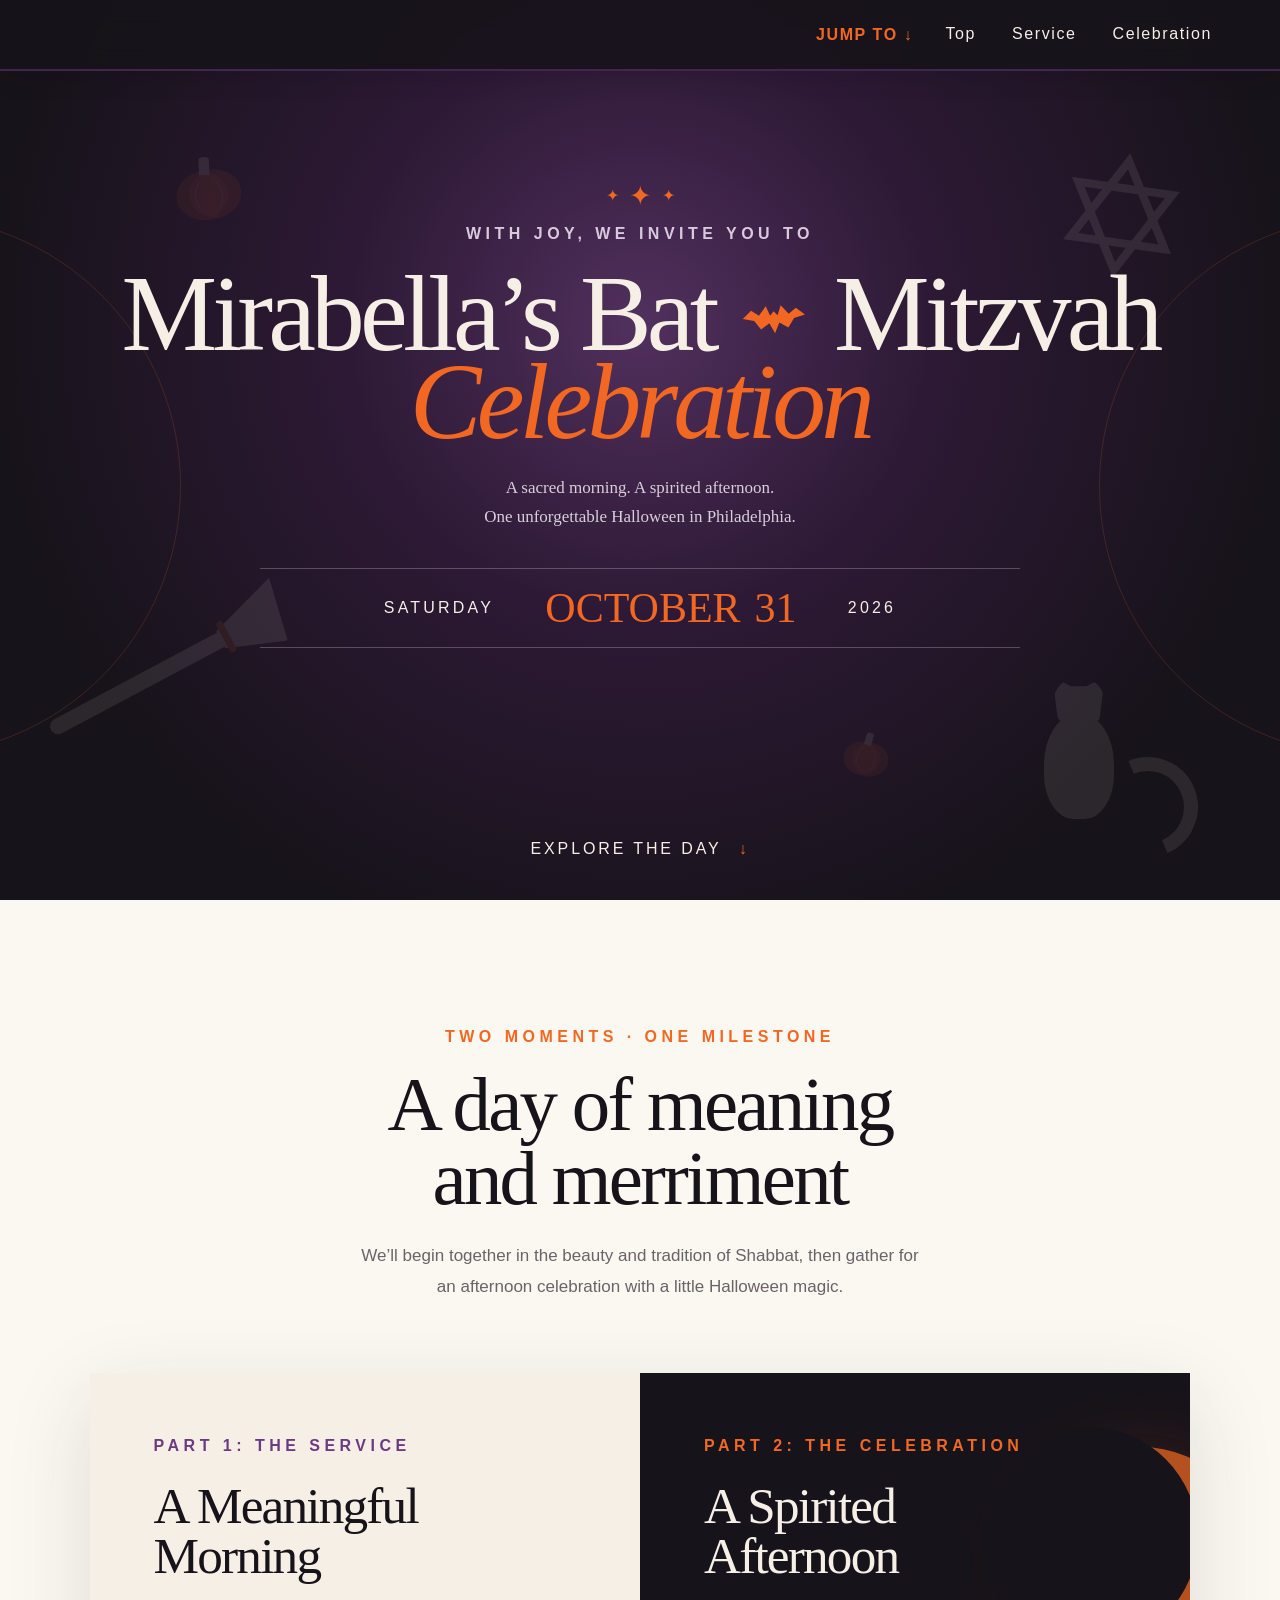
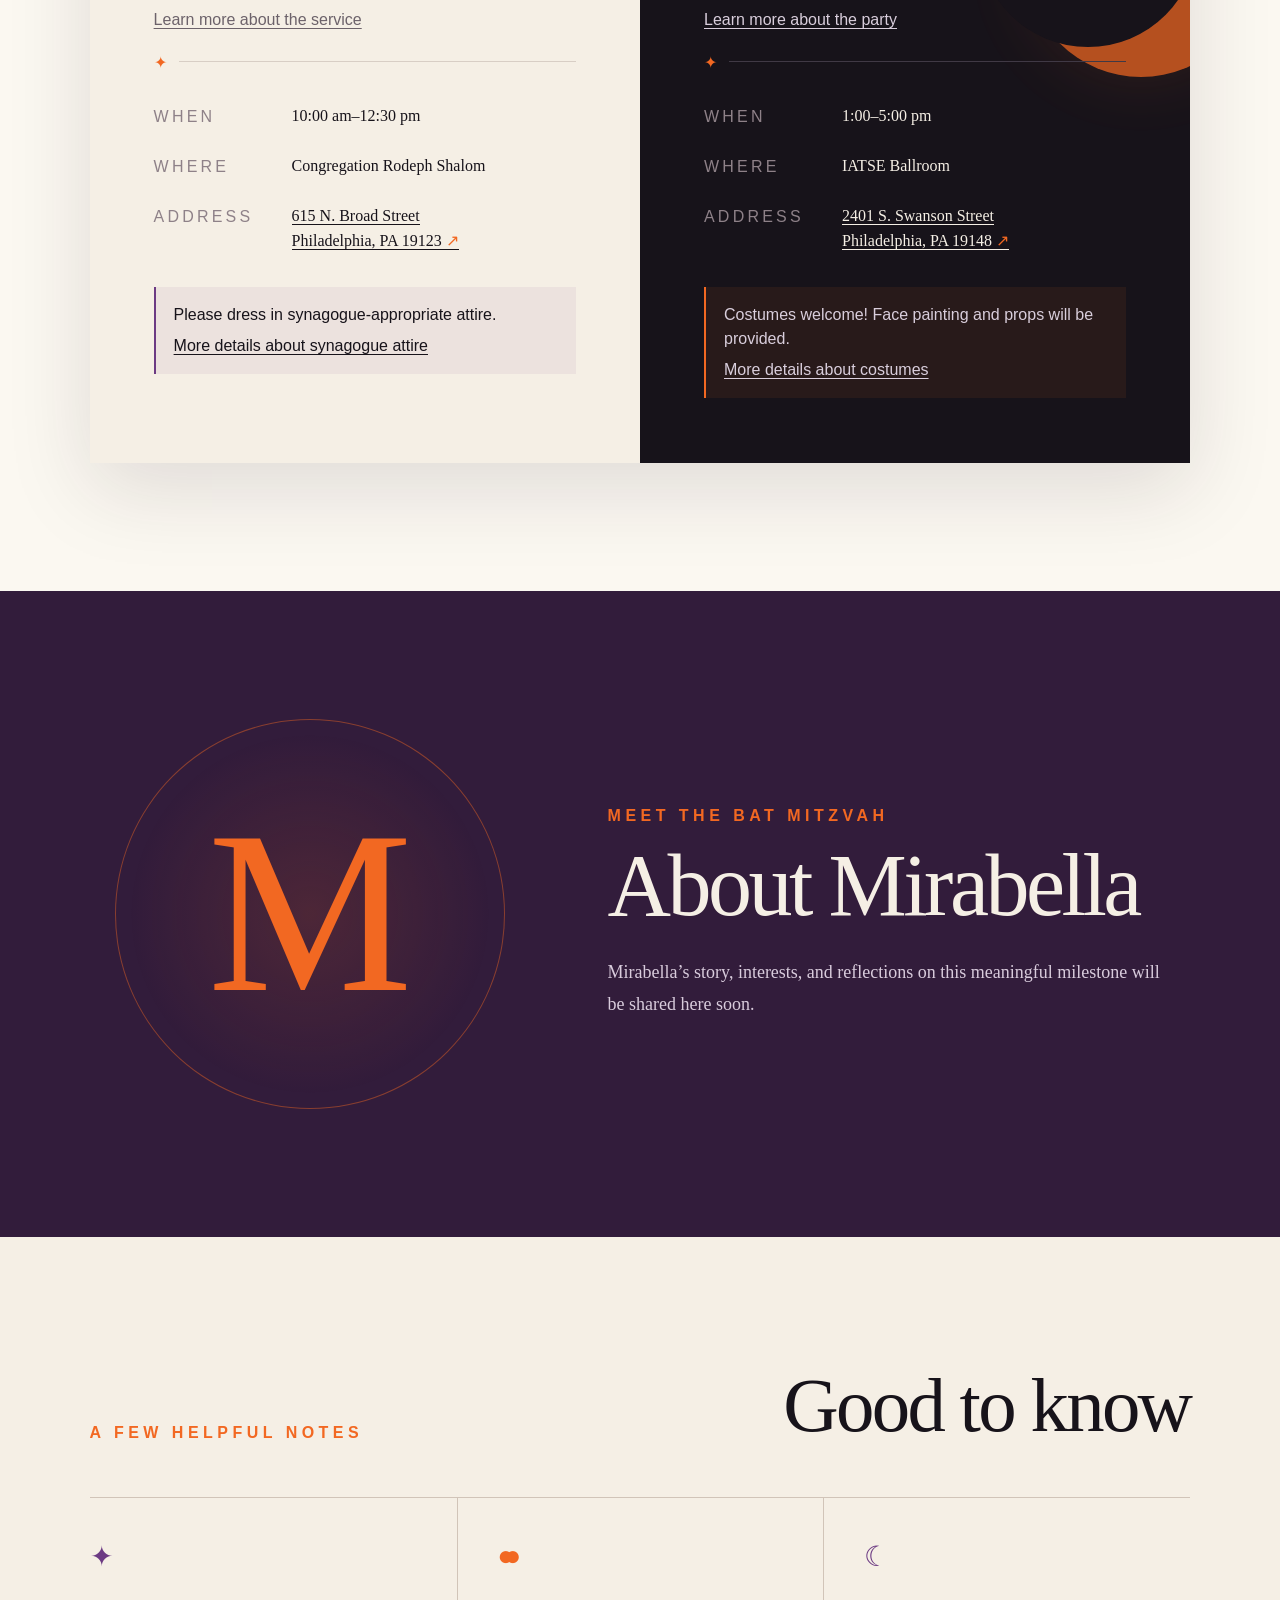
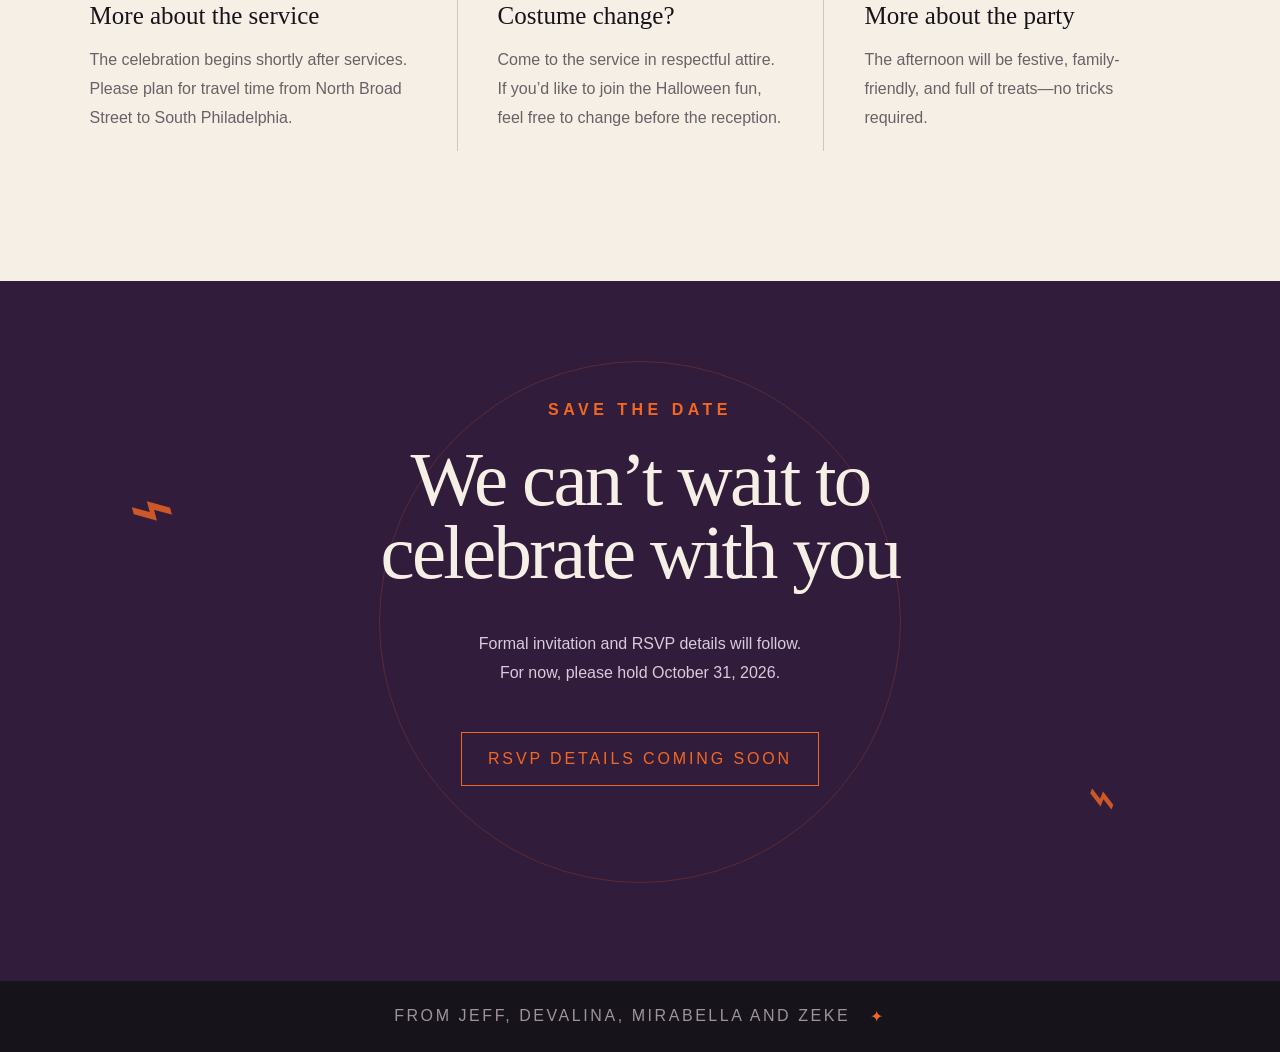
==== commit 933baea6: "Replace bat emoji with graphic symbol" ====
--- a/index.html
+++ b/index.html
@@ -30,7 +30,7 @@
           <span>✦</span><span>✦</span><span>✦</span>
         </div>
         <p class="eyebrow">WITH JOY, WE INVITE YOU TO</p>
-        <h1>Mirabella’s Bat <span class="titleBat" aria-hidden="true">🦇</span> Mitzvah<em>Celebration</em></h1>
+        <h1>Mirabella’s Bat <span class="titleBat" aria-hidden="true"></span> Mitzvah<em>Celebration</em></h1>
         <p class="heroIntro">
           A sacred morning. A spirited afternoon.<br>
           One unforgettable Halloween in Philadelphia.
--- a/styles.css
+++ b/styles.css
@@ -28,7 +28,7 @@
 h1, h2, h3 { font-family: Georgia, "Times New Roman", serif; font-weight: 400; }
 h1 { font-size: clamp(52px, 8.4vw, 122px); line-height: .82; letter-spacing: -.045em; margin: 27px 0 28px; }
 h1 em { display: block; color: var(--orange); font-weight: 400; }
-.titleBat { display: inline-block; margin: 0 .06em; font-family: Arial, Helvetica, sans-serif; font-size: .42em; line-height: 1; vertical-align: .22em; letter-spacing: 0; transform: rotate(-6deg); }
+.titleBat { display: inline-block; width: .58em; height: .32em; margin: 0 .06em; vertical-align: .12em; background: var(--orange); clip-path: polygon(0 40%, 14% 18%, 26% 34%, 38% 8%, 44% 36%, 50% 24%, 56% 36%, 62% 8%, 74% 34%, 86% 18%, 100% 40%, 82% 48%, 72% 74%, 58% 58%, 50% 88%, 42% 58%, 28% 74%, 18% 48%); transform: rotate(-4deg); }
 .heroIntro { color: #d9cedc; line-height: 1.7; margin: 0 0 36px; font-family: Georgia, serif; font-size: 17px; }
 .dateLockup { width: min(760px, 100%); padding: 18px 0; border-top: 1px solid rgba(245,239,229,.25); border-bottom: 1px solid rgba(245,239,229,.25); display: grid; grid-template-columns: auto auto auto; justify-content: center; gap: clamp(22px, 4vw, 58px); align-items: center; font-size: 16px; letter-spacing: .2em; }
 .dateLockup strong { font-family: Georgia, serif; color: var(--orange); font-size: 42px; font-weight: 400; line-height: 1; }
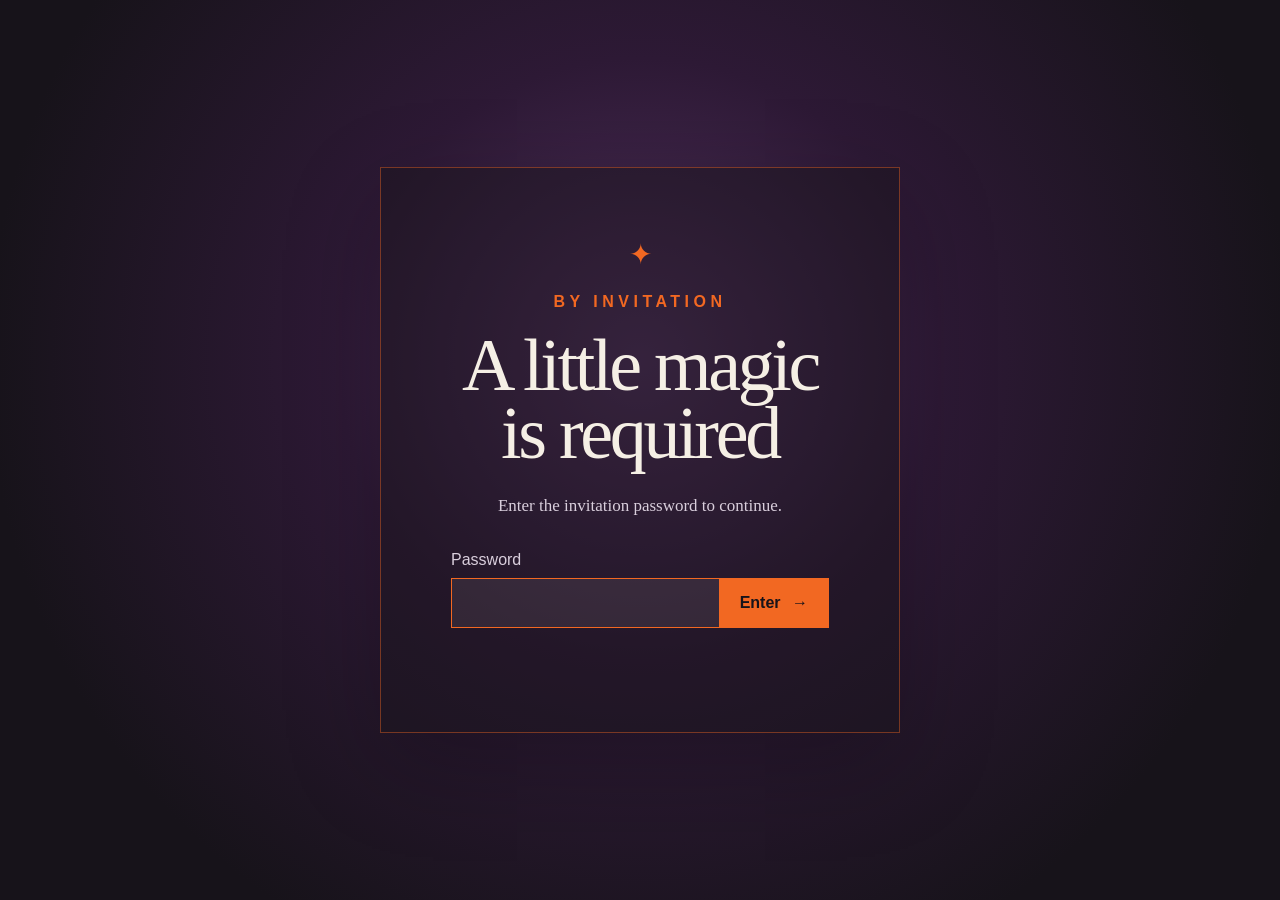
==== commit c18069f5: "Add invitation password gate" ====
--- a/index.html
+++ b/index.html
@@ -4,10 +4,27 @@
     <meta charset="utf-8">
     <meta name="viewport" content="width=device-width, initial-scale=1">
     <meta name="description" content="Please join us in Philadelphia for a meaningful morning and a spirited Halloween celebration.">
+    <meta name="robots" content="noindex, nofollow, noarchive">
     <title>Mirabella's Bat Mitzvah Celebration | October 31, 2026</title>
     <link rel="stylesheet" href="styles.css">
   </head>
-  <body>
+  <body class="locked">
+    <section class="accessGate" id="accessGate" aria-labelledby="accessTitle">
+      <div class="gateCard">
+        <div class="gateOrnament" aria-hidden="true">✦</div>
+        <p class="kicker">BY INVITATION</p>
+        <h1 id="accessTitle">A little magic<br>is required</h1>
+        <p>Enter the invitation password to continue.</p>
+        <form class="accessForm" id="accessForm">
+          <label for="accessPassword">Password</label>
+          <div class="passwordRow">
+            <input id="accessPassword" name="password" type="password" autocomplete="current-password" required>
+            <button type="submit">Enter <span aria-hidden="true">→</span></button>
+          </div>
+          <p class="accessError" id="accessError" role="alert" aria-live="polite"></p>
+        </form>
+      </div>
+    </section>
     <main>
       <section class="hero" id="home">
         <nav class="nav" aria-label="Main navigation">
@@ -140,5 +157,6 @@
         <span class="footerMark">✦</span>
       </footer>
     </main>
+    <script src="script.js"></script>
   </body>
 </html>
--- a/styles.css
+++ b/styles.css
@@ -12,6 +12,22 @@
 body { margin: 0; color: var(--ink); background: var(--paper); font-family: Arial, Helvetica, sans-serif; font-size: 16px; }
 a { color: inherit; text-decoration: none; }
 section[id], article[id] { scroll-margin-top: 82px; }
+.locked { overflow: hidden; }
+.locked main { display: none; }
+.accessGate { display: none; }
+.locked .accessGate { min-height: 100svh; padding: 28px; display: grid; place-items: center; color: var(--cream); background: radial-gradient(circle at 50% 40%, #51305d 0, #2d1935 36%, #17131a 78%); text-align: center; }
+.gateCard { width: min(520px, 100%); padding: clamp(40px, 7vw, 70px); border: 1px solid rgba(242,104,34,.42); background: rgba(23,19,26,.48); box-shadow: 0 30px 90px rgba(0,0,0,.22); }
+.gateOrnament { margin-bottom: 22px; color: var(--orange); font-size: 28px; }
+.gateCard h1 { margin: 20px 0 24px; font-size: clamp(48px, 7vw, 74px); line-height: .93; }
+.gateCard > p:not(.kicker) { margin: 0 0 32px; color: #d9cedc; font-family: Georgia, "Times New Roman", serif; font-size: 17px; line-height: 1.6; }
+.accessForm { text-align: left; }
+.accessForm label { display: block; margin-bottom: 9px; color: #d9cedc; font-size: 16px; }
+.passwordRow { display: grid; grid-template-columns: minmax(0, 1fr) auto; }
+.passwordRow input { min-width: 0; padding: 15px 16px; border: 1px solid rgba(245,239,229,.38); border-right: 0; border-radius: 0; outline: none; color: var(--cream); background: rgba(245,239,229,.08); font: inherit; font-size: 16px; }
+.passwordRow input:focus { border-color: var(--orange); }
+.passwordRow button { padding: 15px 20px; border: 1px solid var(--orange); border-radius: 0; color: var(--ink); background: var(--orange); font: inherit; font-size: 16px; font-weight: 700; cursor: pointer; }
+.passwordRow button span { margin-left: 7px; }
+.accessError { min-height: 24px; margin: 10px 0 0; color: #ffad85; font-size: 16px; }
 .hero { min-height: 100svh; padding: 28px clamp(22px, 5vw, 80px) 42px; display: flex; flex-direction: column; align-items: center; text-align: center; color: var(--cream); background: radial-gradient(circle at 50% 36%, #51305d 0, #2d1935 34%, #17131a 75%); overflow: hidden; position: relative; }
 .hero::before, .hero::after { content: ""; position: absolute; width: 42vw; height: 42vw; border: 1px solid rgba(242,104,34,.18); border-radius: 50%; top: 24%; }
 .hero::before { left: -28vw; }
